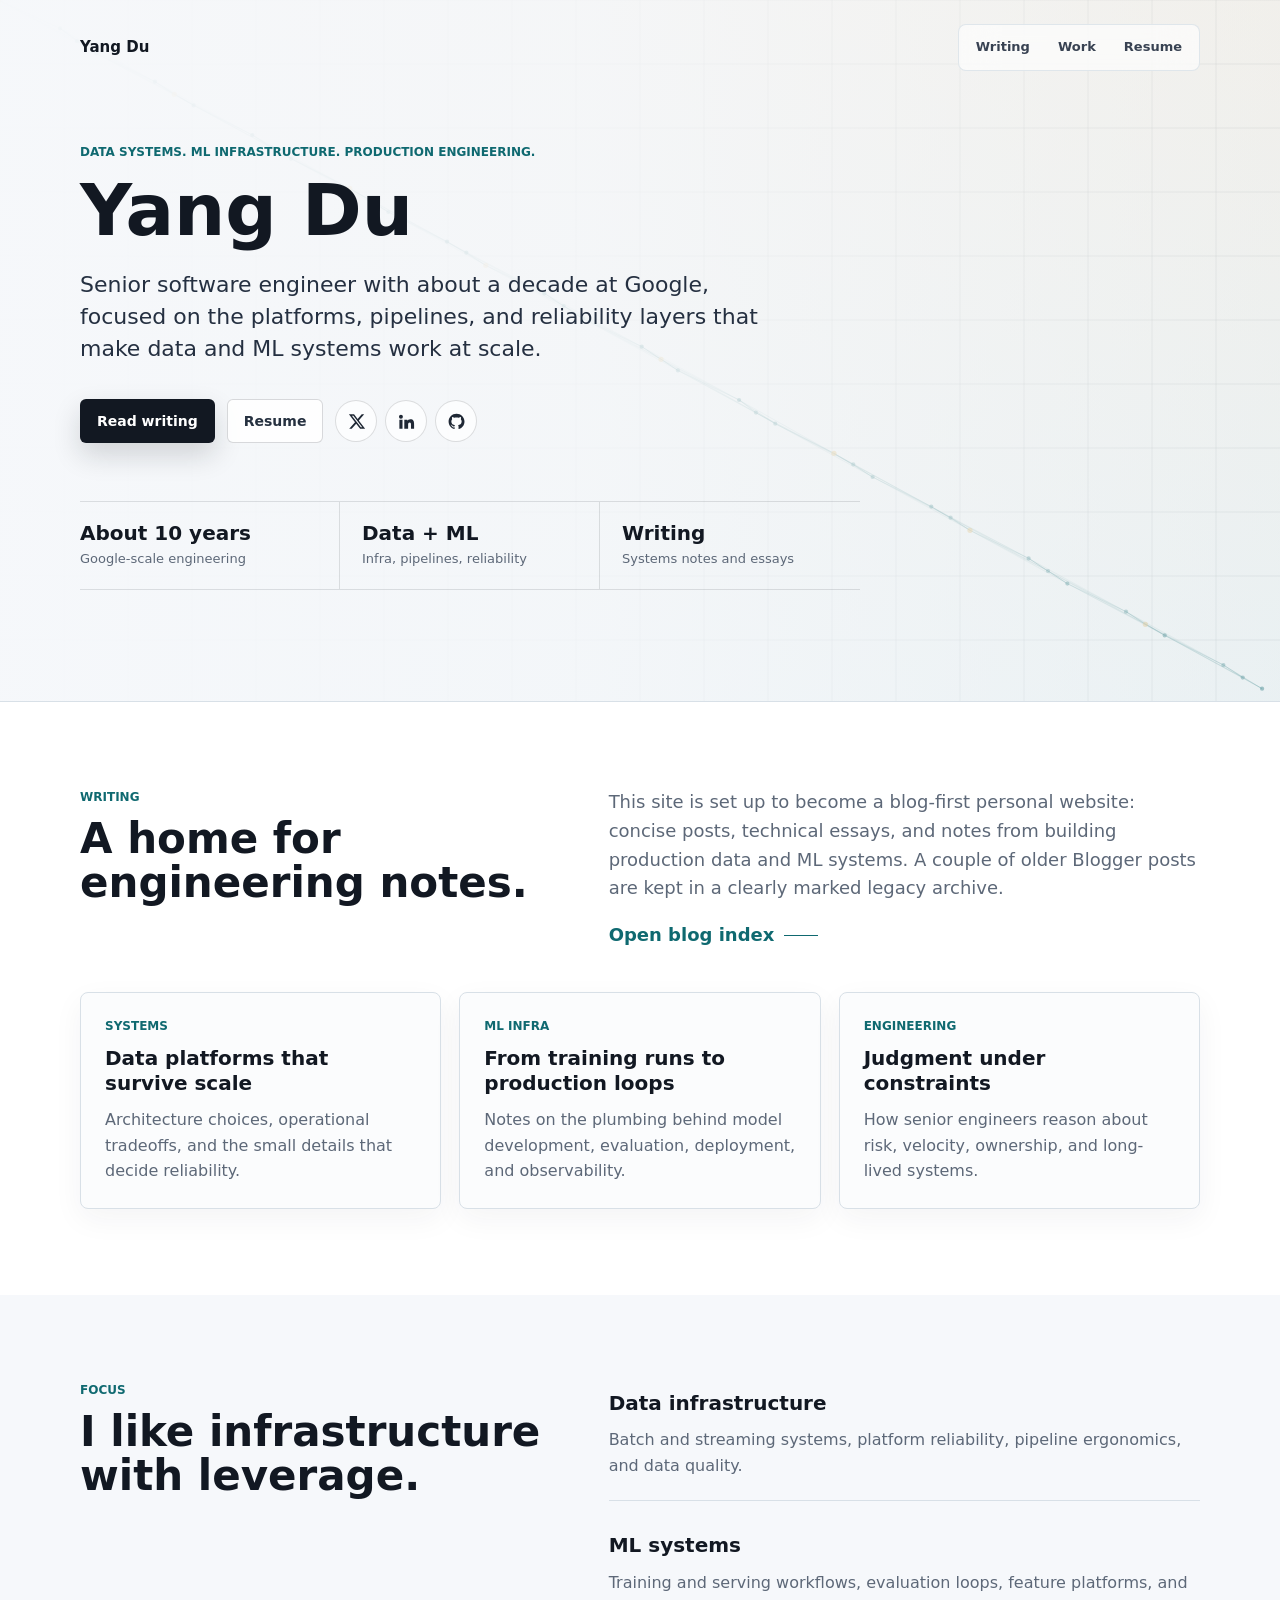
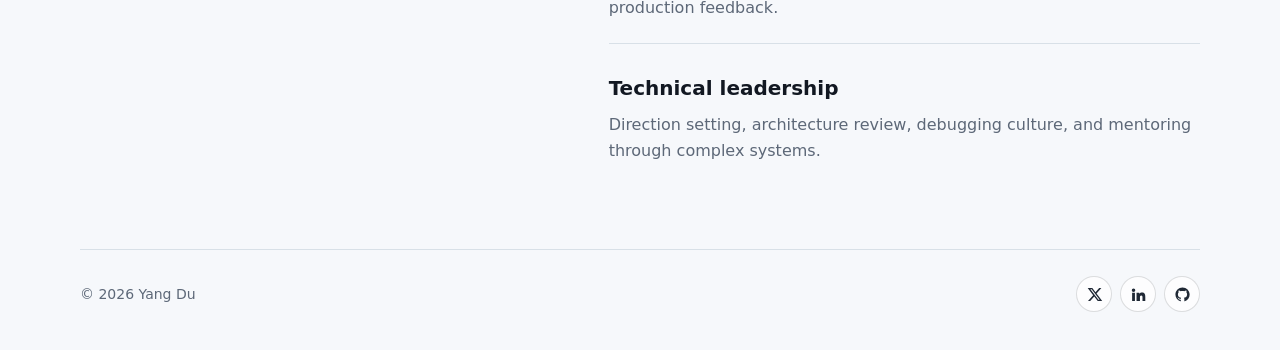
==== index.html @ 54e2e7ce "Modernize personal site and migrate legacy posts" ====
<!DOCTYPE html>
<html lang="en">
  <head>
    <meta charset="utf-8">
    <meta name="viewport" content="width=device-width, initial-scale=1">
    <meta name="description" content="Yang Du, senior software engineer focused on data and ML infrastructure.">
    <meta name="theme-color" content="#f6f8fb">
    <title>Yang Du | Data and ML Infrastructure</title>
    <link rel="stylesheet" href="stylesheets/stylesheet.css">
    <link rel="stylesheet" href="stylesheets/print.css" media="print">
  </head>
  <body>
    <header class="site-header" aria-label="Primary navigation">
      <a class="brand" href="./" aria-label="Yang Du home">Yang Du</a>
      <nav class="nav-links" aria-label="Site">
        <a href="#writing">Writing</a>
        <a href="#work">Work</a>
        <a href="Resume.pdf">Resume</a>
      </nav>
    </header>

    <main>
      <section class="hero" aria-labelledby="hero-title">
        <canvas class="signal-canvas" data-signal-canvas aria-hidden="true"></canvas>
        <div class="hero-shade" aria-hidden="true"></div>
        <div class="hero-content">
          <p class="eyebrow">Data systems. ML infrastructure. Production engineering.</p>
          <h1 id="hero-title">Yang Du</h1>
          <p class="hero-copy">
            Senior software engineer with about a decade at Google, focused on the platforms,
            pipelines, and reliability layers that make data and ML systems work at scale.
          </p>

          <div class="hero-actions" aria-label="Main links">
            <a class="button primary" href="#writing">Read writing</a>
            <a class="button secondary" href="Resume.pdf">Resume</a>
            <div class="social-links" aria-label="Social profiles">
              <a class="icon-link" href="https://x.com/M4rakle" aria-label="X profile" title="X">
                <svg viewBox="0 0 24 24" aria-hidden="true">
                  <path d="M18.6 2.8h3.1l-6.8 7.8 8 10.6h-6.3l-5-6.5-5.7 6.5H2.8l7.3-8.3L2.4 2.8h6.5l4.5 6 5.2-6Zm-1.1 16.5h1.7L8 4.6H6.2l11.3 14.7Z"/>
                </svg>
              </a>
              <a class="icon-link" href="https://www.linkedin.com/in/yondu/" aria-label="LinkedIn profile" title="LinkedIn">
                <svg viewBox="0 0 24 24" aria-hidden="true">
                  <path d="M4.98 3.5a2.5 2.5 0 1 1-.01 5.01 2.5 2.5 0 0 1 .01-5.01ZM3 9.65h3.96V21H3V9.65Zm6.23 0h3.79v1.55h.05c.53-1 1.83-1.92 3.76-1.92 4.02 0 4.76 2.65 4.76 6.1V21h-3.95v-5c0-1.2-.02-2.73-1.66-2.73-1.67 0-1.93 1.3-1.93 2.64V21H9.23V9.65Z"/>
                </svg>
              </a>
              <a class="icon-link" href="https://github.com/m4rakle" aria-label="GitHub profile" title="GitHub">
                <svg viewBox="0 0 24 24" aria-hidden="true">
                  <path d="M12 2.1c-5.5 0-10 4.5-10 10 0 4.4 2.9 8.2 6.9 9.5.5.1.7-.2.7-.5v-1.8c-2.8.6-3.4-1.2-3.4-1.2-.5-1.1-1.1-1.4-1.1-1.4-.9-.6.1-.6.1-.6 1 .1 1.5 1 1.5 1 .9 1.5 2.3 1.1 2.8.8.1-.6.3-1.1.6-1.3-2.2-.3-4.6-1.1-4.6-4.9 0-1.1.4-2 1-2.7-.1-.3-.4-1.3.1-2.7 0 0 .8-.3 2.7 1 .8-.2 1.8-.3 2.7-.3.9 0 1.8.1 2.7.3 1.9-1.3 2.7-1 2.7-1 .5 1.4.2 2.4.1 2.7.6.7 1 1.6 1 2.7 0 3.8-2.3 4.6-4.6 4.9.4.3.7.9.7 1.8v2.7c0 .3.2.6.7.5 4-1.3 6.8-5.1 6.8-9.5 0-5.5-4.5-10-10-10Z"/>
                </svg>
              </a>
            </div>
          </div>

          <dl class="proof-grid" aria-label="Professional focus">
            <div>
              <dt>About 10 years</dt>
              <dd>Google-scale engineering</dd>
            </div>
            <div>
              <dt>Data + ML</dt>
              <dd>Infra, pipelines, reliability</dd>
            </div>
            <div>
              <dt>Writing</dt>
              <dd>Systems notes and essays</dd>
            </div>
          </dl>
        </div>
      </section>

      <section class="section band" id="writing" aria-labelledby="writing-title">
        <div class="section-inner split">
          <div>
            <p class="section-kicker">Writing</p>
            <h2 id="writing-title">A home for engineering notes.</h2>
          </div>
          <div class="section-copy">
            <p>
              This site is set up to become a blog-first personal website: concise posts,
              technical essays, and notes from building production data and ML systems.
              A couple of older Blogger posts are kept in a clearly marked legacy archive.
            </p>
            <a class="text-link" href="blog/">Open blog index</a>
          </div>
        </div>

        <div class="section-inner card-grid">
          <article class="card">
            <p class="card-label">Systems</p>
            <h3>Data platforms that survive scale</h3>
            <p>Architecture choices, operational tradeoffs, and the small details that decide reliability.</p>
          </article>
          <article class="card">
            <p class="card-label">ML Infra</p>
            <h3>From training runs to production loops</h3>
            <p>Notes on the plumbing behind model development, evaluation, deployment, and observability.</p>
          </article>
          <article class="card">
            <p class="card-label">Engineering</p>
            <h3>Judgment under constraints</h3>
            <p>How senior engineers reason about risk, velocity, ownership, and long-lived systems.</p>
          </article>
        </div>
      </section>

      <section class="section" id="work" aria-labelledby="work-title">
        <div class="section-inner work-layout">
          <div>
            <p class="section-kicker">Focus</p>
            <h2 id="work-title">I like infrastructure with leverage.</h2>
          </div>
          <div class="work-list">
            <article>
              <h3>Data infrastructure</h3>
              <p>Batch and streaming systems, platform reliability, pipeline ergonomics, and data quality.</p>
            </article>
            <article>
              <h3>ML systems</h3>
              <p>Training and serving workflows, evaluation loops, feature platforms, and production feedback.</p>
            </article>
            <article>
              <h3>Technical leadership</h3>
              <p>Direction setting, architecture review, debugging culture, and mentoring through complex systems.</p>
            </article>
          </div>
        </div>
      </section>
    </main>

    <footer class="site-footer">
      <p>© 2026 Yang Du</p>
      <div class="social-links compact" aria-label="Social profiles">
        <a class="icon-link" href="https://x.com/M4rakle" aria-label="X profile" title="X">
          <svg viewBox="0 0 24 24" aria-hidden="true"><path d="M18.6 2.8h3.1l-6.8 7.8 8 10.6h-6.3l-5-6.5-5.7 6.5H2.8l7.3-8.3L2.4 2.8h6.5l4.5 6 5.2-6Zm-1.1 16.5h1.7L8 4.6H6.2l11.3 14.7Z"/></svg>
        </a>
        <a class="icon-link" href="https://www.linkedin.com/in/yondu/" aria-label="LinkedIn profile" title="LinkedIn">
          <svg viewBox="0 0 24 24" aria-hidden="true"><path d="M4.98 3.5a2.5 2.5 0 1 1-.01 5.01 2.5 2.5 0 0 1 .01-5.01ZM3 9.65h3.96V21H3V9.65Zm6.23 0h3.79v1.55h.05c.53-1 1.83-1.92 3.76-1.92 4.02 0 4.76 2.65 4.76 6.1V21h-3.95v-5c0-1.2-.02-2.73-1.66-2.73-1.67 0-1.93 1.3-1.93 2.64V21H9.23V9.65Z"/></svg>
        </a>
        <a class="icon-link" href="https://github.com/m4rakle" aria-label="GitHub profile" title="GitHub">
          <svg viewBox="0 0 24 24" aria-hidden="true"><path d="M12 2.1c-5.5 0-10 4.5-10 10 0 4.4 2.9 8.2 6.9 9.5.5.1.7-.2.7-.5v-1.8c-2.8.6-3.4-1.2-3.4-1.2-.5-1.1-1.1-1.4-1.1-1.4-.9-.6.1-.6.1-.6 1 .1 1.5 1 1.5 1 .9 1.5 2.3 1.1 2.8.8.1-.6.3-1.1.6-1.3-2.2-.3-4.6-1.1-4.6-4.9 0-1.1.4-2 1-2.7-.1-.3-.4-1.3.1-2.7 0 0 .8-.3 2.7 1 .8-.2 1.8-.3 2.7-.3.9 0 1.8.1 2.7.3 1.9-1.3 2.7-1 2.7-1 .5 1.4.2 2.4.1 2.7.6.7 1 1.6 1 2.7 0 3.8-2.3 4.6-4.6 4.9.4.3.7.9.7 1.8v2.7c0 .3.2.6.7.5 4-1.3 6.8-5.1 6.8-9.5 0-5.5-4.5-10-10-10Z"/></svg>
        </a>
      </div>
    </footer>

    <script src="javascripts/main.js"></script>
  </body>
</html>
---- stylesheets/stylesheet.css ----
:root {
  --bg: #f6f8fb;
  --ink: #121822;
  --muted: #5d6878;
  --soft: #eef2f4;
  --surface: #ffffff;
  --surface-strong: rgba(255, 255, 255, 0.84);
  --line: #d8e0e7;
  --teal: #0f6970;
  --green: #3f7d4c;
  --gold: #b97919;
  --shadow: 0 24px 70px rgba(33, 45, 61, 0.12);
}

* {
  box-sizing: border-box;
}

html {
  scroll-behavior: smooth;
}

body {
  margin: 0;
  color: var(--ink);
  background: var(--bg);
  font-family: Inter, ui-sans-serif, system-ui, -apple-system, BlinkMacSystemFont, "Segoe UI", sans-serif;
  font-size: 16px;
  line-height: 1.6;
  letter-spacing: 0;
}

body.content-page {
  background:
    linear-gradient(180deg, rgba(238, 242, 244, 0.92), rgba(246, 248, 251, 0.96) 320px),
    var(--bg);
}

a {
  color: inherit;
  text-decoration: none;
}

a:focus-visible,
button:focus-visible {
  outline: 3px solid rgba(15, 105, 112, 0.34);
  outline-offset: 3px;
}

p,
h1,
h2,
h3 {
  margin: 0;
}

.site-header {
  position: absolute;
  z-index: 4;
  top: 0;
  left: 0;
  right: 0;
  display: flex;
  align-items: center;
  justify-content: space-between;
  gap: 24px;
  width: min(1120px, calc(100% - 48px));
  margin: 0 auto;
  padding: 24px 0;
}

.content-page .site-header {
  position: relative;
}

.brand {
  color: var(--ink);
  font-size: 15px;
  font-weight: 750;
  line-height: 1;
}

.nav-links {
  display: flex;
  align-items: center;
  gap: 6px;
  padding: 6px;
  border: 1px solid rgba(216, 224, 231, 0.78);
  border-radius: 8px;
  background: rgba(255, 255, 255, 0.62);
  backdrop-filter: blur(18px);
}

.nav-links a {
  min-height: 32px;
  padding: 6px 11px;
  border-radius: 6px;
  color: #384252;
  font-size: 13px;
  font-weight: 650;
}

.nav-links a:hover {
  background: rgba(15, 105, 112, 0.08);
  color: var(--teal);
}

.hero {
  position: relative;
  display: flex;
  min-height: 78vh;
  overflow: hidden;
  align-items: center;
  border-bottom: 1px solid var(--line);
  background: #f4f7f8;
}

.signal-canvas {
  position: absolute;
  inset: 0;
  width: 100%;
  height: 100%;
}

.hero-shade {
  position: absolute;
  inset: 0;
  background:
    linear-gradient(90deg, rgba(246, 248, 251, 0.98) 0%, rgba(246, 248, 251, 0.86) 46%, rgba(246, 248, 251, 0.38) 100%),
    linear-gradient(180deg, rgba(185, 121, 25, 0.1), rgba(15, 105, 112, 0.08));
}

.hero-content {
  position: relative;
  z-index: 2;
  width: min(1120px, calc(100% - 48px));
  margin: 0 auto;
  padding: 104px 0 72px;
}

.eyebrow,
.section-kicker,
.card-label,
.post-meta {
  color: var(--teal);
  font-size: 12px;
  font-weight: 800;
  letter-spacing: 0;
  text-transform: uppercase;
}

.hero h1 {
  max-width: 720px;
  margin-top: 14px;
  color: var(--ink);
  font-size: 72px;
  font-weight: 800;
  line-height: 0.96;
  letter-spacing: 0;
}

.hero-copy {
  max-width: 690px;
  margin-top: 24px;
  color: #253041;
  font-size: 22px;
  line-height: 1.45;
}

.hero-actions {
  display: flex;
  flex-wrap: wrap;
  align-items: center;
  gap: 12px;
  margin-top: 34px;
}

.button {
  display: inline-flex;
  min-height: 44px;
  align-items: center;
  justify-content: center;
  padding: 10px 16px;
  border: 1px solid transparent;
  border-radius: 6px;
  font-size: 14px;
  font-weight: 760;
}

.button.primary {
  color: #ffffff;
  background: var(--ink);
  box-shadow: 0 12px 28px rgba(18, 24, 34, 0.16);
}

.button.primary:hover {
  background: #263140;
}

.button.secondary {
  border-color: rgba(18, 24, 34, 0.16);
  color: #263140;
  background: var(--surface-strong);
}

.button.secondary:hover {
  border-color: rgba(15, 105, 112, 0.28);
  color: var(--teal);
}

.social-links {
  display: flex;
  align-items: center;
  gap: 8px;
}

.icon-link {
  display: inline-flex;
  width: 42px;
  height: 42px;
  align-items: center;
  justify-content: center;
  border: 1px solid rgba(18, 24, 34, 0.14);
  border-radius: 50%;
  color: #1f2835;
  background: rgba(255, 255, 255, 0.72);
  transition: transform 160ms ease, border-color 160ms ease, color 160ms ease, background 160ms ease;
}

.icon-link:hover {
  transform: translateY(-2px);
  border-color: rgba(15, 105, 112, 0.34);
  color: var(--teal);
  background: #ffffff;
}

.icon-link svg {
  width: 19px;
  height: 19px;
  fill: currentColor;
}

.proof-grid {
  display: grid;
  max-width: 780px;
  grid-template-columns: repeat(3, minmax(0, 1fr));
  gap: 0;
  margin: 58px 0 0;
  border-top: 1px solid rgba(18, 24, 34, 0.12);
  border-bottom: 1px solid rgba(18, 24, 34, 0.12);
}

.proof-grid div {
  min-width: 0;
  padding: 20px 22px;
  border-right: 1px solid rgba(18, 24, 34, 0.12);
}

.proof-grid div:first-child {
  padding-left: 0;
}

.proof-grid div:last-child {
  border-right: 0;
}

.proof-grid dt {
  color: var(--ink);
  font-size: 20px;
  font-weight: 800;
  line-height: 1.1;
}

.proof-grid dd {
  margin: 6px 0 0;
  color: var(--muted);
  font-size: 13px;
  line-height: 1.45;
}

.section {
  padding: 86px 0;
}

.band {
  background: var(--surface);
}

.section-inner {
  width: min(1120px, calc(100% - 48px));
  margin: 0 auto;
}

.split,
.work-layout,
.blog-layout {
  display: grid;
  grid-template-columns: minmax(0, 0.88fr) minmax(0, 1.12fr);
  gap: 64px;
  align-items: start;
}

.section h2,
.page-title {
  max-width: 580px;
  margin-top: 10px;
  color: var(--ink);
  font-size: 42px;
  font-weight: 800;
  line-height: 1.05;
  letter-spacing: 0;
}

.section-copy {
  max-width: 610px;
  color: var(--muted);
  font-size: 18px;
}

.text-link {
  display: inline-flex;
  align-items: center;
  margin-top: 18px;
  color: var(--teal);
  font-weight: 780;
}

.text-link::after {
  width: 34px;
  height: 1px;
  margin-left: 10px;
  background: currentColor;
  content: "";
}

.card-grid {
  display: grid;
  grid-template-columns: repeat(3, minmax(0, 1fr));
  gap: 18px;
  margin-top: 42px;
}

.card {
  min-width: 0;
  padding: 24px;
  border: 1px solid var(--line);
  border-radius: 8px;
  background: #fbfcfd;
  box-shadow: 0 10px 30px rgba(33, 45, 61, 0.05);
}

.card h3,
.work-list h3,
.post-list h2 {
  margin-top: 10px;
  color: var(--ink);
  font-size: 20px;
  font-weight: 800;
  line-height: 1.22;
  letter-spacing: 0;
}

.card p:last-child,
.work-list p,
.post-list p {
  margin-top: 12px;
  color: var(--muted);
}

.work-list {
  display: grid;
  gap: 22px;
}

.work-list article {
  padding-bottom: 22px;
  border-bottom: 1px solid var(--line);
}

.work-list article:last-child {
  padding-bottom: 0;
  border-bottom: 0;
}

.content-main {
  padding: 68px 0 96px;
}

.page-intro {
  max-width: 780px;
}

.page-title {
  margin-top: 0;
}

.page-copy {
  max-width: 700px;
  margin-top: 18px;
  color: var(--muted);
  font-size: 19px;
}

.post-list {
  display: grid;
  gap: 16px;
}

.archive-label {
  color: var(--muted);
  font-size: 13px;
  font-weight: 800;
  letter-spacing: 0;
  text-transform: uppercase;
}

.post-card {
  display: block;
  padding: 24px;
  border: 1px solid var(--line);
  border-radius: 8px;
  background: var(--surface);
  box-shadow: 0 12px 34px rgba(33, 45, 61, 0.06);
}

.post-card:hover {
  border-color: rgba(15, 105, 112, 0.3);
}

.back-link {
  display: inline-flex;
  margin-bottom: 24px;
  color: var(--teal);
  font-size: 14px;
  font-weight: 760;
}

.post-article {
  max-width: 820px;
}

.post-header {
  padding-bottom: 28px;
  border-bottom: 1px solid var(--line);
}

.legacy-note {
  margin-top: 24px;
  padding: 16px 18px;
  border: 1px solid rgba(185, 121, 25, 0.28);
  border-radius: 8px;
  color: #4d4337;
  background: rgba(255, 252, 246, 0.82);
}

.post-body {
  margin-top: 34px;
  color: #253041;
  font-size: 18px;
}

.post-body p,
.post-body ol {
  margin: 0 0 22px;
}

.post-body ol {
  padding-left: 24px;
}

.post-body li {
  margin-bottom: 12px;
}

.empty-state {
  padding: 28px;
  border: 1px dashed rgba(15, 105, 112, 0.32);
  border-radius: 8px;
  color: var(--muted);
  background: rgba(255, 255, 255, 0.66);
}

.topic-cloud {
  display: flex;
  flex-wrap: wrap;
  gap: 8px;
  margin-top: 24px;
}

.topic-cloud span {
  padding: 6px 10px;
  border: 1px solid var(--line);
  border-radius: 6px;
  color: #334052;
  background: var(--surface);
  font-size: 13px;
  font-weight: 700;
}

.site-footer {
  display: flex;
  align-items: center;
  justify-content: space-between;
  gap: 20px;
  width: min(1120px, calc(100% - 48px));
  margin: 0 auto;
  padding: 26px 0 38px;
  border-top: 1px solid var(--line);
  color: var(--muted);
  font-size: 14px;
}

.site-footer .icon-link,
.social-links.compact .icon-link {
  width: 36px;
  height: 36px;
}

.site-footer .icon-link svg,
.social-links.compact .icon-link svg {
  width: 17px;
  height: 17px;
}

@media (max-width: 900px) {
  .hero h1 {
    font-size: 56px;
  }

  .hero-copy {
    font-size: 19px;
  }

  .split,
  .work-layout,
  .blog-layout {
    grid-template-columns: 1fr;
    gap: 30px;
  }

  .card-grid {
    grid-template-columns: 1fr;
  }
}

@media (max-width: 640px) {
  .site-header {
    width: min(100% - 32px, 1120px);
    flex-direction: column;
    align-items: flex-start;
    gap: 14px;
    padding-top: 18px;
  }

  .nav-links {
    width: 100%;
    justify-content: space-between;
  }

  .nav-links a {
    flex: 1;
    text-align: center;
  }

  .hero {
    min-height: 82vh;
  }

  .hero-shade {
    background:
      linear-gradient(90deg, rgba(246, 248, 251, 0.98) 0%, rgba(246, 248, 251, 0.9) 100%),
      linear-gradient(180deg, rgba(185, 121, 25, 0.08), rgba(15, 105, 112, 0.06));
  }

  .hero-content {
    width: min(100% - 32px, 1120px);
    padding: 148px 0 48px;
  }

  .hero h1 {
    font-size: 46px;
  }

  .hero-copy {
    font-size: 18px;
  }

  .hero-actions {
    align-items: stretch;
  }

  .button {
    flex: 1 1 132px;
  }

  .social-links {
    flex: 1 1 100%;
  }

  .proof-grid {
    grid-template-columns: 1fr;
    margin-top: 40px;
  }

  .proof-grid div,
  .proof-grid div:first-child {
    padding: 16px 0;
    border-right: 0;
    border-bottom: 1px solid rgba(18, 24, 34, 0.12);
  }

  .proof-grid div:last-child {
    border-bottom: 0;
  }

  .section,
  .content-main {
    padding: 58px 0;
  }

  .section-inner,
  .site-footer {
    width: min(100% - 32px, 1120px);
  }

  .section h2,
  .page-title {
    font-size: 32px;
  }

  .section-copy,
  .page-copy {
    font-size: 17px;
  }

  .post-body {
    font-size: 17px;
  }

  .card,
  .post-card,
  .empty-state {
    padding: 20px;
  }

  .site-footer {
    flex-direction: column;
    align-items: flex-start;
  }
}
---- stylesheets/print.css ----
* {
  box-sizing: border-box;
}

body {
  margin: 0.5in;
  color: #111111;
  background: #ffffff;
  font: 12pt/1.5 Georgia, "Times New Roman", serif;
}

a {
  color: #111111;
  text-decoration: underline;
}

.site-header,
.signal-canvas,
.hero-shade,
.hero-actions,
.site-footer {
  display: none;
}

.hero,
.section,
.content-main {
  min-height: 0;
  padding: 0 0 24pt;
  border: 0;
  background: transparent;
}

.hero-content,
.section-inner {
  width: auto;
  padding: 0;
}

h1,
h2,
h3,
p {
  margin: 0 0 10pt;
}

h1 {
  font-size: 28pt;
}

h2,
.page-title {
  font-size: 18pt;
}

.card,
.post-card,
.empty-state {
  padding: 0;
  border: 0;
  box-shadow: none;
}
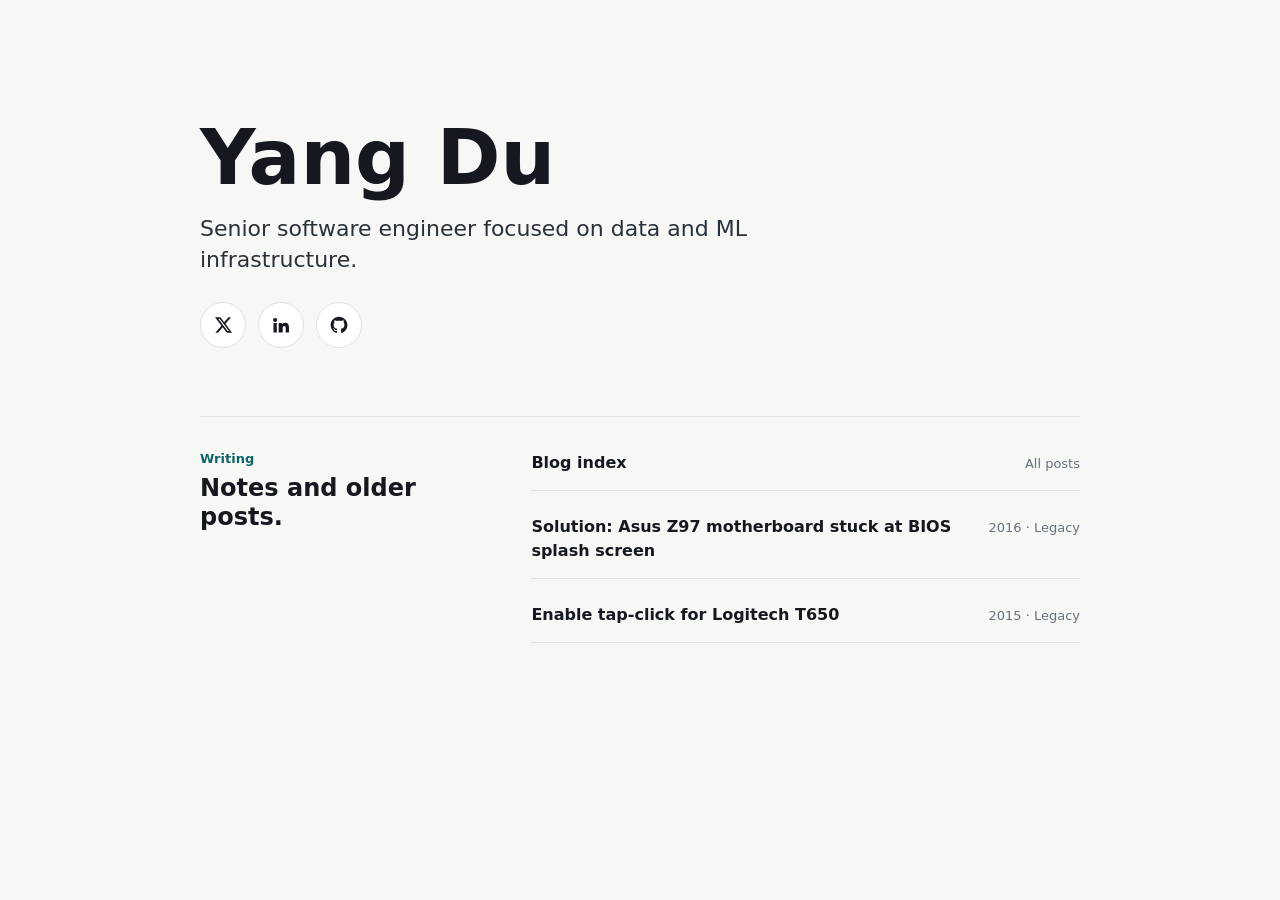
==== commit d65c8816: "Simplify personal site landing page" ====
--- a/index.html
+++ b/index.html
@@ -4,146 +4,55 @@
     <meta charset="utf-8">
     <meta name="viewport" content="width=device-width, initial-scale=1">
     <meta name="description" content="Yang Du, senior software engineer focused on data and ML infrastructure.">
-    <meta name="theme-color" content="#f6f8fb">
-    <title>Yang Du | Data and ML Infrastructure</title>
+    <meta name="theme-color" content="#f7f8f6">
+    <title>Yang Du</title>
     <link rel="stylesheet" href="stylesheets/stylesheet.css">
     <link rel="stylesheet" href="stylesheets/print.css" media="print">
   </head>
   <body>
-    <header class="site-header" aria-label="Primary navigation">
-      <a class="brand" href="./" aria-label="Yang Du home">Yang Du</a>
-      <nav class="nav-links" aria-label="Site">
-        <a href="#writing">Writing</a>
-        <a href="#work">Work</a>
-        <a href="Resume.pdf">Resume</a>
-      </nav>
-    </header>
-
-    <main>
-      <section class="hero" aria-labelledby="hero-title">
-        <canvas class="signal-canvas" data-signal-canvas aria-hidden="true"></canvas>
-        <div class="hero-shade" aria-hidden="true"></div>
-        <div class="hero-content">
-          <p class="eyebrow">Data systems. ML infrastructure. Production engineering.</p>
-          <h1 id="hero-title">Yang Du</h1>
-          <p class="hero-copy">
-            Senior software engineer with about a decade at Google, focused on the platforms,
-            pipelines, and reliability layers that make data and ML systems work at scale.
-          </p>
-
-          <div class="hero-actions" aria-label="Main links">
-            <a class="button primary" href="#writing">Read writing</a>
-            <a class="button secondary" href="Resume.pdf">Resume</a>
-            <div class="social-links" aria-label="Social profiles">
-              <a class="icon-link" href="https://x.com/M4rakle" aria-label="X profile" title="X">
-                <svg viewBox="0 0 24 24" aria-hidden="true">
-                  <path d="M18.6 2.8h3.1l-6.8 7.8 8 10.6h-6.3l-5-6.5-5.7 6.5H2.8l7.3-8.3L2.4 2.8h6.5l4.5 6 5.2-6Zm-1.1 16.5h1.7L8 4.6H6.2l11.3 14.7Z"/>
-                </svg>
-              </a>
-              <a class="icon-link" href="https://www.linkedin.com/in/yondu/" aria-label="LinkedIn profile" title="LinkedIn">
-                <svg viewBox="0 0 24 24" aria-hidden="true">
-                  <path d="M4.98 3.5a2.5 2.5 0 1 1-.01 5.01 2.5 2.5 0 0 1 .01-5.01ZM3 9.65h3.96V21H3V9.65Zm6.23 0h3.79v1.55h.05c.53-1 1.83-1.92 3.76-1.92 4.02 0 4.76 2.65 4.76 6.1V21h-3.95v-5c0-1.2-.02-2.73-1.66-2.73-1.67 0-1.93 1.3-1.93 2.64V21H9.23V9.65Z"/>
-                </svg>
-              </a>
-              <a class="icon-link" href="https://github.com/m4rakle" aria-label="GitHub profile" title="GitHub">
-                <svg viewBox="0 0 24 24" aria-hidden="true">
-                  <path d="M12 2.1c-5.5 0-10 4.5-10 10 0 4.4 2.9 8.2 6.9 9.5.5.1.7-.2.7-.5v-1.8c-2.8.6-3.4-1.2-3.4-1.2-.5-1.1-1.1-1.4-1.1-1.4-.9-.6.1-.6.1-.6 1 .1 1.5 1 1.5 1 .9 1.5 2.3 1.1 2.8.8.1-.6.3-1.1.6-1.3-2.2-.3-4.6-1.1-4.6-4.9 0-1.1.4-2 1-2.7-.1-.3-.4-1.3.1-2.7 0 0 .8-.3 2.7 1 .8-.2 1.8-.3 2.7-.3.9 0 1.8.1 2.7.3 1.9-1.3 2.7-1 2.7-1 .5 1.4.2 2.4.1 2.7.6.7 1 1.6 1 2.7 0 3.8-2.3 4.6-4.6 4.9.4.3.7.9.7 1.8v2.7c0 .3.2.6.7.5 4-1.3 6.8-5.1 6.8-9.5 0-5.5-4.5-10-10-10Z"/>
-                </svg>
-              </a>
-            </div>
-          </div>
-
-          <dl class="proof-grid" aria-label="Professional focus">
-            <div>
-              <dt>About 10 years</dt>
-              <dd>Google-scale engineering</dd>
-            </div>
-            <div>
-              <dt>Data + ML</dt>
-              <dd>Infra, pipelines, reliability</dd>
-            </div>
-            <div>
-              <dt>Writing</dt>
-              <dd>Systems notes and essays</dd>
-            </div>
-          </dl>
+    <main class="home-shell">
+      <section class="profile" aria-labelledby="profile-title">
+        <h1 id="profile-title">Yang Du</h1>
+        <p class="intro">Senior software engineer focused on data and ML infrastructure.</p>
+        <div class="social-links" aria-label="Social profiles">
+          <a class="icon-link" href="https://x.com/M4rakle" aria-label="X profile" title="X">
+            <svg viewBox="0 0 24 24" aria-hidden="true">
+              <path d="M18.6 2.8h3.1l-6.8 7.8 8 10.6h-6.3l-5-6.5-5.7 6.5H2.8l7.3-8.3L2.4 2.8h6.5l4.5 6 5.2-6Zm-1.1 16.5h1.7L8 4.6H6.2l11.3 14.7Z"/>
+            </svg>
+          </a>
+          <a class="icon-link" href="https://www.linkedin.com/in/yondu/" aria-label="LinkedIn profile" title="LinkedIn">
+            <svg viewBox="0 0 24 24" aria-hidden="true">
+              <path d="M4.98 3.5a2.5 2.5 0 1 1-.01 5.01 2.5 2.5 0 0 1 .01-5.01ZM3 9.65h3.96V21H3V9.65Zm6.23 0h3.79v1.55h.05c.53-1 1.83-1.92 3.76-1.92 4.02 0 4.76 2.65 4.76 6.1V21h-3.95v-5c0-1.2-.02-2.73-1.66-2.73-1.67 0-1.93 1.3-1.93 2.64V21H9.23V9.65Z"/>
+            </svg>
+          </a>
+          <a class="icon-link" href="https://github.com/m4rakle" aria-label="GitHub profile" title="GitHub">
+            <svg viewBox="0 0 24 24" aria-hidden="true">
+              <path d="M12 2.1c-5.5 0-10 4.5-10 10 0 4.4 2.9 8.2 6.9 9.5.5.1.7-.2.7-.5v-1.8c-2.8.6-3.4-1.2-3.4-1.2-.5-1.1-1.1-1.4-1.1-1.4-.9-.6.1-.6.1-.6 1 .1 1.5 1 1.5 1 .9 1.5 2.3 1.1 2.8.8.1-.6.3-1.1.6-1.3-2.2-.3-4.6-1.1-4.6-4.9 0-1.1.4-2 1-2.7-.1-.3-.4-1.3.1-2.7 0 0 .8-.3 2.7 1 .8-.2 1.8-.3 2.7-.3.9 0 1.8.1 2.7.3 1.9-1.3 2.7-1 2.7-1 .5 1.4.2 2.4.1 2.7.6.7 1 1.6 1 2.7 0 3.8-2.3 4.6-4.6 4.9.4.3.7.9.7 1.8v2.7c0 .3.2.6.7.5 4-1.3 6.8-5.1 6.8-9.5 0-5.5-4.5-10-10-10Z"/>
+            </svg>
+          </a>
         </div>
       </section>
 
-      <section class="section band" id="writing" aria-labelledby="writing-title">
-        <div class="section-inner split">
-          <div>
-            <p class="section-kicker">Writing</p>
-            <h2 id="writing-title">A home for engineering notes.</h2>
-          </div>
-          <div class="section-copy">
-            <p>
-              This site is set up to become a blog-first personal website: concise posts,
-              technical essays, and notes from building production data and ML systems.
-              A couple of older Blogger posts are kept in a clearly marked legacy archive.
-            </p>
-            <a class="text-link" href="blog/">Open blog index</a>
-          </div>
+      <section class="writing-preview" aria-labelledby="writing-title">
+        <div>
+          <p class="section-label">Writing</p>
+          <h2 id="writing-title">Notes and older posts.</h2>
         </div>
-
-        <div class="section-inner card-grid">
-          <article class="card">
-            <p class="card-label">Systems</p>
-            <h3>Data platforms that survive scale</h3>
-            <p>Architecture choices, operational tradeoffs, and the small details that decide reliability.</p>
-          </article>
-          <article class="card">
-            <p class="card-label">ML Infra</p>
-            <h3>From training runs to production loops</h3>
-            <p>Notes on the plumbing behind model development, evaluation, deployment, and observability.</p>
-          </article>
-          <article class="card">
-            <p class="card-label">Engineering</p>
-            <h3>Judgment under constraints</h3>
-            <p>How senior engineers reason about risk, velocity, ownership, and long-lived systems.</p>
-          </article>
-        </div>
-      </section>
-
-      <section class="section" id="work" aria-labelledby="work-title">
-        <div class="section-inner work-layout">
-          <div>
-            <p class="section-kicker">Focus</p>
-            <h2 id="work-title">I like infrastructure with leverage.</h2>
-          </div>
-          <div class="work-list">
-            <article>
-              <h3>Data infrastructure</h3>
-              <p>Batch and streaming systems, platform reliability, pipeline ergonomics, and data quality.</p>
-            </article>
-            <article>
-              <h3>ML systems</h3>
-              <p>Training and serving workflows, evaluation loops, feature platforms, and production feedback.</p>
-            </article>
-            <article>
-              <h3>Technical leadership</h3>
-              <p>Direction setting, architecture review, debugging culture, and mentoring through complex systems.</p>
-            </article>
-          </div>
+        <div class="post-list">
+          <a class="post-card" href="blog/">
+            <span>Blog index</span>
+            <span>All posts</span>
+          </a>
+          <a class="post-card" href="blog/2016-03-15-asus-z97-bios-splash-screen.html">
+            <span>Solution: Asus Z97 motherboard stuck at BIOS splash screen</span>
+            <span>2016 · Legacy</span>
+          </a>
+          <a class="post-card" href="blog/2015-03-10-logitech-t650-tap-click.html">
+            <span>Enable tap-click for Logitech T650</span>
+            <span>2015 · Legacy</span>
+          </a>
         </div>
       </section>
     </main>
-
-    <footer class="site-footer">
-      <p>© 2026 Yang Du</p>
-      <div class="social-links compact" aria-label="Social profiles">
-        <a class="icon-link" href="https://x.com/M4rakle" aria-label="X profile" title="X">
-          <svg viewBox="0 0 24 24" aria-hidden="true"><path d="M18.6 2.8h3.1l-6.8 7.8 8 10.6h-6.3l-5-6.5-5.7 6.5H2.8l7.3-8.3L2.4 2.8h6.5l4.5 6 5.2-6Zm-1.1 16.5h1.7L8 4.6H6.2l11.3 14.7Z"/></svg>
-        </a>
-        <a class="icon-link" href="https://www.linkedin.com/in/yondu/" aria-label="LinkedIn profile" title="LinkedIn">
-          <svg viewBox="0 0 24 24" aria-hidden="true"><path d="M4.98 3.5a2.5 2.5 0 1 1-.01 5.01 2.5 2.5 0 0 1 .01-5.01ZM3 9.65h3.96V21H3V9.65Zm6.23 0h3.79v1.55h.05c.53-1 1.83-1.92 3.76-1.92 4.02 0 4.76 2.65 4.76 6.1V21h-3.95v-5c0-1.2-.02-2.73-1.66-2.73-1.67 0-1.93 1.3-1.93 2.64V21H9.23V9.65Z"/></svg>
-        </a>
-        <a class="icon-link" href="https://github.com/m4rakle" aria-label="GitHub profile" title="GitHub">
-          <svg viewBox="0 0 24 24" aria-hidden="true"><path d="M12 2.1c-5.5 0-10 4.5-10 10 0 4.4 2.9 8.2 6.9 9.5.5.1.7-.2.7-.5v-1.8c-2.8.6-3.4-1.2-3.4-1.2-.5-1.1-1.1-1.4-1.1-1.4-.9-.6.1-.6.1-.6 1 .1 1.5 1 1.5 1 .9 1.5 2.3 1.1 2.8.8.1-.6.3-1.1.6-1.3-2.2-.3-4.6-1.1-4.6-4.9 0-1.1.4-2 1-2.7-.1-.3-.4-1.3.1-2.7 0 0 .8-.3 2.7 1 .8-.2 1.8-.3 2.7-.3.9 0 1.8.1 2.7.3 1.9-1.3 2.7-1 2.7-1 .5 1.4.2 2.4.1 2.7.6.7 1 1.6 1 2.7 0 3.8-2.3 4.6-4.6 4.9.4.3.7.9.7 1.8v2.7c0 .3.2.6.7.5 4-1.3 6.8-5.1 6.8-9.5 0-5.5-4.5-10-10-10Z"/></svg>
-        </a>
-      </div>
-    </footer>
-
-    <script src="javascripts/main.js"></script>
   </body>
 </html>
--- a/stylesheets/stylesheet.css
+++ b/stylesheets/stylesheet.css
@@ -1,15 +1,11 @@
 :root {
-  --bg: #f6f8fb;
-  --ink: #121822;
-  --muted: #5d6878;
-  --soft: #eef2f4;
+  --bg: #f7f8f6;
+  --ink: #15191f;
+  --muted: #69727f;
+  --line: #dde3e0;
   --surface: #ffffff;
-  --surface-strong: rgba(255, 255, 255, 0.84);
-  --line: #d8e0e7;
-  --teal: #0f6970;
-  --green: #3f7d4c;
-  --gold: #b97919;
-  --shadow: 0 24px 70px rgba(33, 45, 61, 0.12);
+  --accent: #0d6468;
+  --warm: #b17424;
 }
 
 * {
@@ -17,23 +13,18 @@
 }
 
 html {
-  scroll-behavior: smooth;
+  background: var(--bg);
 }
 
 body {
+  min-height: 100vh;
   margin: 0;
   color: var(--ink);
   background: var(--bg);
-  font-family: Inter, ui-sans-serif, system-ui, -apple-system, BlinkMacSystemFont, "Segoe UI", sans-serif;
+  font-family: ui-sans-serif, system-ui, -apple-system, BlinkMacSystemFont, "Segoe UI", sans-serif;
   font-size: 16px;
-  line-height: 1.6;
+  line-height: 1.55;
   letter-spacing: 0;
-}
-
-body.content-page {
-  background:
-    linear-gradient(180deg, rgba(238, 242, 244, 0.92), rgba(246, 248, 251, 0.96) 320px),
-    var(--bg);
 }
 
 a {
@@ -41,610 +32,274 @@
   text-decoration: none;
 }
 
-a:focus-visible,
-button:focus-visible {
-  outline: 3px solid rgba(15, 105, 112, 0.34);
-  outline-offset: 3px;
+a:focus-visible {
+  outline: 3px solid rgba(13, 100, 104, 0.28);
+  outline-offset: 4px;
 }
 
 p,
 h1,
-h2,
-h3 {
+h2 {
   margin: 0;
 }
 
-.site-header {
-  position: absolute;
-  z-index: 4;
-  top: 0;
-  left: 0;
-  right: 0;
-  display: flex;
-  align-items: center;
-  justify-content: space-between;
-  gap: 24px;
-  width: min(1120px, calc(100% - 48px));
+.home-shell,
+.page-shell {
+  width: min(880px, calc(100% - 48px));
   margin: 0 auto;
-  padding: 24px 0;
-}
-
-.content-page .site-header {
-  position: relative;
-}
-
-.brand {
+}
+
+.home-shell {
+  display: grid;
+  gap: 68px;
+  padding: 120px 0 96px;
+}
+
+.profile {
+  max-width: 720px;
+}
+
+.section-label,
+.section-kicker,
+.post-meta {
+  color: var(--accent);
+  font-size: 13px;
+  font-weight: 760;
+  line-height: 1.2;
+}
+
+.profile h1 {
   color: var(--ink);
-  font-size: 15px;
-  font-weight: 750;
-  line-height: 1;
-}
-
-.nav-links {
-  display: flex;
-  align-items: center;
-  gap: 6px;
-  padding: 6px;
-  border: 1px solid rgba(216, 224, 231, 0.78);
-  border-radius: 8px;
-  background: rgba(255, 255, 255, 0.62);
-  backdrop-filter: blur(18px);
-}
-
-.nav-links a {
-  min-height: 32px;
-  padding: 6px 11px;
-  border-radius: 6px;
-  color: #384252;
-  font-size: 13px;
-  font-weight: 650;
-}
-
-.nav-links a:hover {
-  background: rgba(15, 105, 112, 0.08);
-  color: var(--teal);
-}
-
-.hero {
-  position: relative;
-  display: flex;
-  min-height: 78vh;
-  overflow: hidden;
-  align-items: center;
-  border-bottom: 1px solid var(--line);
-  background: #f4f7f8;
-}
-
-.signal-canvas {
-  position: absolute;
-  inset: 0;
-  width: 100%;
-  height: 100%;
-}
-
-.hero-shade {
-  position: absolute;
-  inset: 0;
-  background:
-    linear-gradient(90deg, rgba(246, 248, 251, 0.98) 0%, rgba(246, 248, 251, 0.86) 46%, rgba(246, 248, 251, 0.38) 100%),
-    linear-gradient(180deg, rgba(185, 121, 25, 0.1), rgba(15, 105, 112, 0.08));
-}
-
-.hero-content {
-  position: relative;
-  z-index: 2;
-  width: min(1120px, calc(100% - 48px));
-  margin: 0 auto;
-  padding: 104px 0 72px;
-}
-
-.eyebrow,
-.section-kicker,
-.card-label,
-.post-meta {
-  color: var(--teal);
-  font-size: 12px;
-  font-weight: 800;
+  font-size: clamp(46px, 6vw, 78px);
+  font-weight: 760;
+  line-height: 0.98;
   letter-spacing: 0;
-  text-transform: uppercase;
-}
-
-.hero h1 {
-  max-width: 720px;
-  margin-top: 14px;
-  color: var(--ink);
-  font-size: 72px;
-  font-weight: 800;
-  line-height: 0.96;
-  letter-spacing: 0;
-}
-
-.hero-copy {
-  max-width: 690px;
-  margin-top: 24px;
-  color: #253041;
+}
+
+.intro {
+  max-width: 560px;
+  margin-top: 18px;
+  color: #29313b;
   font-size: 22px;
-  line-height: 1.45;
-}
-
-.hero-actions {
-  display: flex;
-  flex-wrap: wrap;
-  align-items: center;
-  gap: 12px;
-  margin-top: 34px;
-}
-
-.button {
-  display: inline-flex;
-  min-height: 44px;
-  align-items: center;
-  justify-content: center;
-  padding: 10px 16px;
-  border: 1px solid transparent;
-  border-radius: 6px;
-  font-size: 14px;
-  font-weight: 760;
-}
-
-.button.primary {
-  color: #ffffff;
-  background: var(--ink);
-  box-shadow: 0 12px 28px rgba(18, 24, 34, 0.16);
-}
-
-.button.primary:hover {
-  background: #263140;
-}
-
-.button.secondary {
-  border-color: rgba(18, 24, 34, 0.16);
-  color: #263140;
-  background: var(--surface-strong);
-}
-
-.button.secondary:hover {
-  border-color: rgba(15, 105, 112, 0.28);
-  color: var(--teal);
+  line-height: 1.42;
 }
 
 .social-links {
   display: flex;
   align-items: center;
-  gap: 8px;
+  gap: 12px;
+  margin-top: 26px;
 }
 
 .icon-link {
   display: inline-flex;
-  width: 42px;
-  height: 42px;
+  width: 46px;
+  height: 46px;
   align-items: center;
   justify-content: center;
-  border: 1px solid rgba(18, 24, 34, 0.14);
+  border: 1px solid var(--line);
   border-radius: 50%;
-  color: #1f2835;
-  background: rgba(255, 255, 255, 0.72);
-  transition: transform 160ms ease, border-color 160ms ease, color 160ms ease, background 160ms ease;
+  color: var(--ink);
+  background: var(--surface);
 }
 
 .icon-link:hover {
-  transform: translateY(-2px);
-  border-color: rgba(15, 105, 112, 0.34);
-  color: var(--teal);
-  background: #ffffff;
+  border-color: rgba(13, 100, 104, 0.36);
+  color: var(--accent);
 }
 
 .icon-link svg {
-  width: 19px;
-  height: 19px;
+  width: 20px;
+  height: 20px;
   fill: currentColor;
 }
 
-.proof-grid {
+.writing-preview,
+.blog-layout {
   display: grid;
-  max-width: 780px;
-  grid-template-columns: repeat(3, minmax(0, 1fr));
-  gap: 0;
-  margin: 58px 0 0;
-  border-top: 1px solid rgba(18, 24, 34, 0.12);
-  border-bottom: 1px solid rgba(18, 24, 34, 0.12);
-}
-
-.proof-grid div {
+  grid-template-columns: minmax(0, 0.7fr) minmax(0, 1.3fr);
+  gap: 36px;
+  align-items: start;
+  padding-top: 34px;
+  border-top: 1px solid var(--line);
+}
+
+.writing-preview h2,
+.page-title {
+  margin-top: 8px;
+  font-size: 24px;
+  font-weight: 720;
+  line-height: 1.18;
+  letter-spacing: 0;
+}
+
+.post-list {
+  display: grid;
+  gap: 10px;
+}
+
+.post-card {
+  display: grid;
+  grid-template-columns: minmax(0, 1fr) auto;
+  gap: 18px;
+  align-items: baseline;
+  padding: 14px 0;
+  border-bottom: 1px solid var(--line);
+}
+
+.post-card:first-child {
+  padding-top: 0;
+}
+
+.post-card span:first-child {
   min-width: 0;
-  padding: 20px 22px;
-  border-right: 1px solid rgba(18, 24, 34, 0.12);
-}
-
-.proof-grid div:first-child {
-  padding-left: 0;
-}
-
-.proof-grid div:last-child {
-  border-right: 0;
-}
-
-.proof-grid dt {
   color: var(--ink);
-  font-size: 20px;
-  font-weight: 800;
-  line-height: 1.1;
-}
-
-.proof-grid dd {
-  margin: 6px 0 0;
+  font-weight: 660;
+}
+
+.post-card span:last-child {
   color: var(--muted);
   font-size: 13px;
-  line-height: 1.45;
-}
-
-.section {
-  padding: 86px 0;
-}
-
-.band {
-  background: var(--surface);
-}
-
-.section-inner {
-  width: min(1120px, calc(100% - 48px));
+  white-space: nowrap;
+}
+
+.post-card:hover span:first-child {
+  color: var(--accent);
+}
+
+.site-header {
+  display: flex;
+  justify-content: space-between;
+  gap: 24px;
+  width: min(880px, calc(100% - 48px));
   margin: 0 auto;
-}
-
-.split,
-.work-layout,
-.blog-layout {
-  display: grid;
-  grid-template-columns: minmax(0, 0.88fr) minmax(0, 1.12fr);
-  gap: 64px;
-  align-items: start;
-}
-
-.section h2,
-.page-title {
-  max-width: 580px;
-  margin-top: 10px;
-  color: var(--ink);
-  font-size: 42px;
-  font-weight: 800;
-  line-height: 1.05;
-  letter-spacing: 0;
-}
-
-.section-copy {
-  max-width: 610px;
+  padding: 32px 0 0;
+}
+
+.brand,
+.nav-links a,
+.back-link {
+  color: var(--accent);
+  font-size: 14px;
+  font-weight: 720;
+}
+
+.nav-links {
+  display: flex;
+  gap: 18px;
+}
+
+.content-main {
+  padding: 82px 0 96px;
+}
+
+.page-copy {
+  max-width: 620px;
+  margin-top: 14px;
   color: var(--muted);
-  font-size: 18px;
-}
-
-.text-link {
-  display: inline-flex;
-  align-items: center;
-  margin-top: 18px;
-  color: var(--teal);
-  font-weight: 780;
-}
-
-.text-link::after {
-  width: 34px;
-  height: 1px;
-  margin-left: 10px;
-  background: currentColor;
-  content: "";
-}
-
-.card-grid {
-  display: grid;
-  grid-template-columns: repeat(3, minmax(0, 1fr));
-  gap: 18px;
-  margin-top: 42px;
-}
-
-.card {
-  min-width: 0;
-  padding: 24px;
-  border: 1px solid var(--line);
-  border-radius: 8px;
-  background: #fbfcfd;
-  box-shadow: 0 10px 30px rgba(33, 45, 61, 0.05);
-}
-
-.card h3,
-.work-list h3,
-.post-list h2 {
-  margin-top: 10px;
-  color: var(--ink);
-  font-size: 20px;
-  font-weight: 800;
-  line-height: 1.22;
-  letter-spacing: 0;
-}
-
-.card p:last-child,
-.work-list p,
-.post-list p {
-  margin-top: 12px;
-  color: var(--muted);
-}
-
-.work-list {
-  display: grid;
-  gap: 22px;
-}
-
-.work-list article {
-  padding-bottom: 22px;
-  border-bottom: 1px solid var(--line);
-}
-
-.work-list article:last-child {
-  padding-bottom: 0;
-  border-bottom: 0;
-}
-
-.content-main {
-  padding: 68px 0 96px;
-}
-
-.page-intro {
-  max-width: 780px;
-}
-
-.page-title {
-  margin-top: 0;
-}
-
-.page-copy {
-  max-width: 700px;
-  margin-top: 18px;
-  color: var(--muted);
-  font-size: 19px;
-}
-
-.post-list {
-  display: grid;
-  gap: 16px;
-}
-
-.archive-label {
-  color: var(--muted);
-  font-size: 13px;
-  font-weight: 800;
-  letter-spacing: 0;
-  text-transform: uppercase;
-}
-
-.post-card {
-  display: block;
-  padding: 24px;
-  border: 1px solid var(--line);
-  border-radius: 8px;
-  background: var(--surface);
-  box-shadow: 0 12px 34px rgba(33, 45, 61, 0.06);
-}
-
-.post-card:hover {
-  border-color: rgba(15, 105, 112, 0.3);
-}
-
-.back-link {
-  display: inline-flex;
-  margin-bottom: 24px;
-  color: var(--teal);
-  font-size: 14px;
-  font-weight: 760;
-}
-
-.post-article {
-  max-width: 820px;
-}
-
-.post-header {
-  padding-bottom: 28px;
-  border-bottom: 1px solid var(--line);
-}
-
-.legacy-note {
-  margin-top: 24px;
-  padding: 16px 18px;
-  border: 1px solid rgba(185, 121, 25, 0.28);
-  border-radius: 8px;
-  color: #4d4337;
-  background: rgba(255, 252, 246, 0.82);
-}
-
-.post-body {
-  margin-top: 34px;
-  color: #253041;
-  font-size: 18px;
-}
-
-.post-body p,
-.post-body ol {
-  margin: 0 0 22px;
-}
-
-.post-body ol {
-  padding-left: 24px;
-}
-
-.post-body li {
-  margin-bottom: 12px;
-}
-
-.empty-state {
-  padding: 28px;
-  border: 1px dashed rgba(15, 105, 112, 0.32);
-  border-radius: 8px;
-  color: var(--muted);
-  background: rgba(255, 255, 255, 0.66);
+  font-size: 17px;
 }
 
 .topic-cloud {
   display: flex;
   flex-wrap: wrap;
   gap: 8px;
-  margin-top: 24px;
-}
-
-.topic-cloud span {
-  padding: 6px 10px;
-  border: 1px solid var(--line);
-  border-radius: 6px;
-  color: #334052;
-  background: var(--surface);
+  margin-top: 22px;
+}
+
+.topic-cloud span,
+.archive-label {
+  color: var(--muted);
   font-size: 13px;
-  font-weight: 700;
+}
+
+.post-article {
+  max-width: 760px;
+}
+
+.post-header {
+  margin-top: 28px;
+  padding-bottom: 24px;
+  border-bottom: 1px solid var(--line);
+}
+
+.legacy-note {
+  margin-top: 22px;
+  padding: 14px 16px;
+  border-left: 3px solid var(--warm);
+  color: #4f4538;
+  background: #fffaf2;
+}
+
+.post-body {
+  margin-top: 32px;
+  color: #29313b;
+  font-size: 18px;
+}
+
+.post-body p,
+.post-body ol {
+  margin: 0 0 22px;
+}
+
+.post-body ol {
+  padding-left: 24px;
+}
+
+.post-body li {
+  margin-bottom: 10px;
 }
 
 .site-footer {
-  display: flex;
-  align-items: center;
-  justify-content: space-between;
-  gap: 20px;
-  width: min(1120px, calc(100% - 48px));
+  width: min(880px, calc(100% - 48px));
   margin: 0 auto;
-  padding: 26px 0 38px;
+  padding: 28px 0 40px;
   border-top: 1px solid var(--line);
   color: var(--muted);
-  font-size: 14px;
-}
-
-.site-footer .icon-link,
-.social-links.compact .icon-link {
-  width: 36px;
-  height: 36px;
-}
-
-.site-footer .icon-link svg,
-.social-links.compact .icon-link svg {
-  width: 17px;
-  height: 17px;
-}
-
-@media (max-width: 900px) {
-  .hero h1 {
-    font-size: 56px;
-  }
-
-  .hero-copy {
+  font-size: 13px;
+}
+
+.site-footer .social-links {
+  display: none;
+}
+
+@media (max-width: 720px) {
+  .home-shell,
+  .page-shell,
+  .site-footer,
+  .site-header {
+    width: min(100% - 32px, 880px);
+  }
+
+  .home-shell {
+    gap: 52px;
+    padding: 72px 0;
+  }
+
+  .profile h1 {
+    font-size: 48px;
+  }
+
+  .intro {
     font-size: 19px;
   }
 
-  .split,
-  .work-layout,
+  .writing-preview,
   .blog-layout {
     grid-template-columns: 1fr;
-    gap: 30px;
-  }
-
-  .card-grid {
+    gap: 22px;
+  }
+
+  .post-card {
     grid-template-columns: 1fr;
-  }
-}
-
-@media (max-width: 640px) {
+    gap: 4px;
+  }
+
   .site-header {
-    width: min(100% - 32px, 1120px);
-    flex-direction: column;
-    align-items: flex-start;
-    gap: 14px;
-    padding-top: 18px;
-  }
-
-  .nav-links {
-    width: 100%;
-    justify-content: space-between;
-  }
-
-  .nav-links a {
-    flex: 1;
-    text-align: center;
-  }
-
-  .hero {
-    min-height: 82vh;
-  }
-
-  .hero-shade {
-    background:
-      linear-gradient(90deg, rgba(246, 248, 251, 0.98) 0%, rgba(246, 248, 251, 0.9) 100%),
-      linear-gradient(180deg, rgba(185, 121, 25, 0.08), rgba(15, 105, 112, 0.06));
-  }
-
-  .hero-content {
-    width: min(100% - 32px, 1120px);
-    padding: 148px 0 48px;
-  }
-
-  .hero h1 {
-    font-size: 46px;
-  }
-
-  .hero-copy {
-    font-size: 18px;
-  }
-
-  .hero-actions {
-    align-items: stretch;
-  }
-
-  .button {
-    flex: 1 1 132px;
-  }
-
-  .social-links {
-    flex: 1 1 100%;
-  }
-
-  .proof-grid {
-    grid-template-columns: 1fr;
-    margin-top: 40px;
-  }
-
-  .proof-grid div,
-  .proof-grid div:first-child {
-    padding: 16px 0;
-    border-right: 0;
-    border-bottom: 1px solid rgba(18, 24, 34, 0.12);
-  }
-
-  .proof-grid div:last-child {
-    border-bottom: 0;
-  }
-
-  .section,
+    padding-top: 24px;
+  }
+
   .content-main {
-    padding: 58px 0;
-  }
-
-  .section-inner,
-  .site-footer {
-    width: min(100% - 32px, 1120px);
-  }
-
-  .section h2,
-  .page-title {
-    font-size: 32px;
-  }
-
-  .section-copy,
-  .page-copy {
-    font-size: 17px;
-  }
-
-  .post-body {
-    font-size: 17px;
-  }
-
-  .card,
-  .post-card,
-  .empty-state {
-    padding: 20px;
-  }
-
-  .site-footer {
-    flex-direction: column;
-    align-items: flex-start;
-  }
-}
+    padding: 56px 0 72px;
+  }
+}
--- a/stylesheets/print.css
+++ b/stylesheets/print.css
@@ -14,49 +14,47 @@
   text-decoration: underline;
 }
 
+.social-links,
 .site-header,
-.signal-canvas,
-.hero-shade,
-.hero-actions,
 .site-footer {
   display: none;
 }
 
-.hero,
-.section,
-.content-main {
+.home-shell,
+.page-shell {
+  width: auto;
   min-height: 0;
-  padding: 0 0 24pt;
-  border: 0;
-  background: transparent;
+  padding: 0;
 }
 
-.hero-content,
-.section-inner {
-  width: auto;
-  padding: 0;
+.writing-preview,
+.blog-layout {
+  display: block;
+  padding-top: 18pt;
+  border-top: 1px solid #cccccc;
 }
 
 h1,
 h2,
-h3,
 p {
   margin: 0 0 10pt;
 }
 
 h1 {
-  font-size: 28pt;
+  font-size: 24pt;
 }
 
 h2,
 .page-title {
-  font-size: 18pt;
+  font-size: 17pt;
 }
 
-.card,
-.post-card,
-.empty-state {
-  padding: 0;
-  border: 0;
-  box-shadow: none;
+.post-card {
+  display: block;
+  padding: 8pt 0;
+  border-bottom: 1px solid #dddddd;
 }
+
+.post-body {
+  font-size: 12pt;
+}
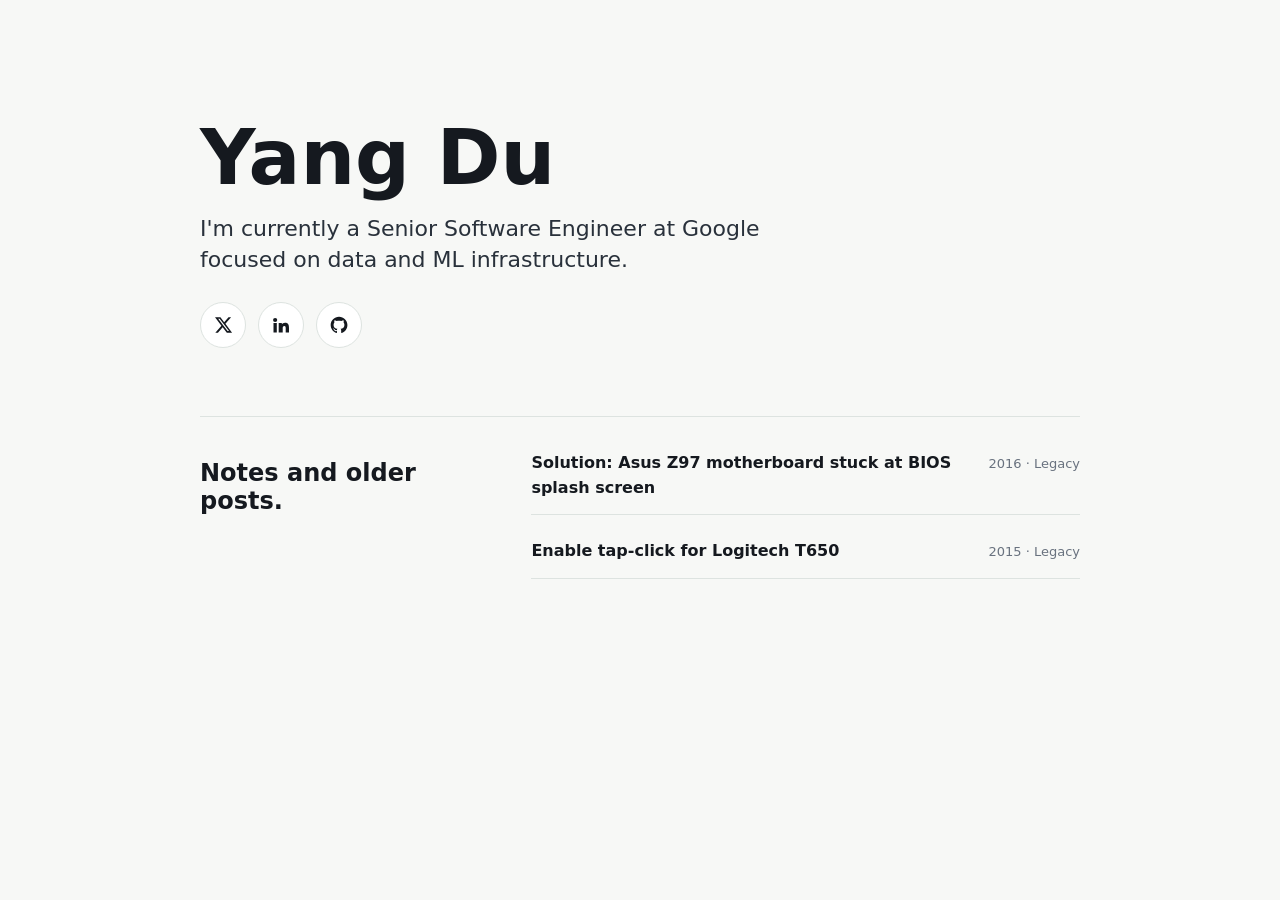
==== commit bd116f10: "Add site icon and simplify writing links" ====
--- a/index.html
+++ b/index.html
@@ -6,6 +6,7 @@
     <meta name="description" content="Yang Du, senior software engineer focused on data and ML infrastructure.">
     <meta name="theme-color" content="#f7f8f6">
     <title>Yang Du</title>
+    <link rel="icon" href="/favicon.svg" type="image/svg+xml">
     <link rel="stylesheet" href="stylesheets/stylesheet.css">
     <link rel="stylesheet" href="stylesheets/print.css" media="print">
   </head>
@@ -13,7 +14,7 @@
     <main class="home-shell">
       <section class="profile" aria-labelledby="profile-title">
         <h1 id="profile-title">Yang Du</h1>
-        <p class="intro">Senior software engineer focused on data and ML infrastructure.</p>
+        <p class="intro">I'm currently a Senior Software Engineer at Google focused on data and ML infrastructure.</p>
         <div class="social-links" aria-label="Social profiles">
           <a class="icon-link" href="https://x.com/M4rakle" aria-label="X profile" title="X">
             <svg viewBox="0 0 24 24" aria-hidden="true">
@@ -35,14 +36,9 @@
 
       <section class="writing-preview" aria-labelledby="writing-title">
         <div>
-          <p class="section-label">Writing</p>
           <h2 id="writing-title">Notes and older posts.</h2>
         </div>
         <div class="post-list">
-          <a class="post-card" href="blog/">
-            <span>Blog index</span>
-            <span>All posts</span>
-          </a>
           <a class="post-card" href="blog/2016-03-15-asus-z97-bios-splash-screen.html">
             <span>Solution: Asus Z97 motherboard stuck at BIOS splash screen</span>
             <span>2016 · Legacy</span>
--- a/stylesheets/stylesheet.css
+++ b/stylesheets/stylesheet.css
@@ -59,8 +59,6 @@
   max-width: 720px;
 }
 
-.section-label,
-.section-kicker,
 .post-meta {
   color: var(--accent);
   font-size: 13px;
@@ -114,8 +112,7 @@
   fill: currentColor;
 }
 
-.writing-preview,
-.blog-layout {
+.writing-preview {
   display: grid;
   grid-template-columns: minmax(0, 0.7fr) minmax(0, 1.3fr);
   gap: 36px;
@@ -193,26 +190,6 @@
   padding: 82px 0 96px;
 }
 
-.page-copy {
-  max-width: 620px;
-  margin-top: 14px;
-  color: var(--muted);
-  font-size: 17px;
-}
-
-.topic-cloud {
-  display: flex;
-  flex-wrap: wrap;
-  gap: 8px;
-  margin-top: 22px;
-}
-
-.topic-cloud span,
-.archive-label {
-  color: var(--muted);
-  font-size: 13px;
-}
-
 .post-article {
   max-width: 760px;
 }
@@ -284,8 +261,7 @@
     font-size: 19px;
   }
 
-  .writing-preview,
-  .blog-layout {
+  .writing-preview {
     grid-template-columns: 1fr;
     gap: 22px;
   }
